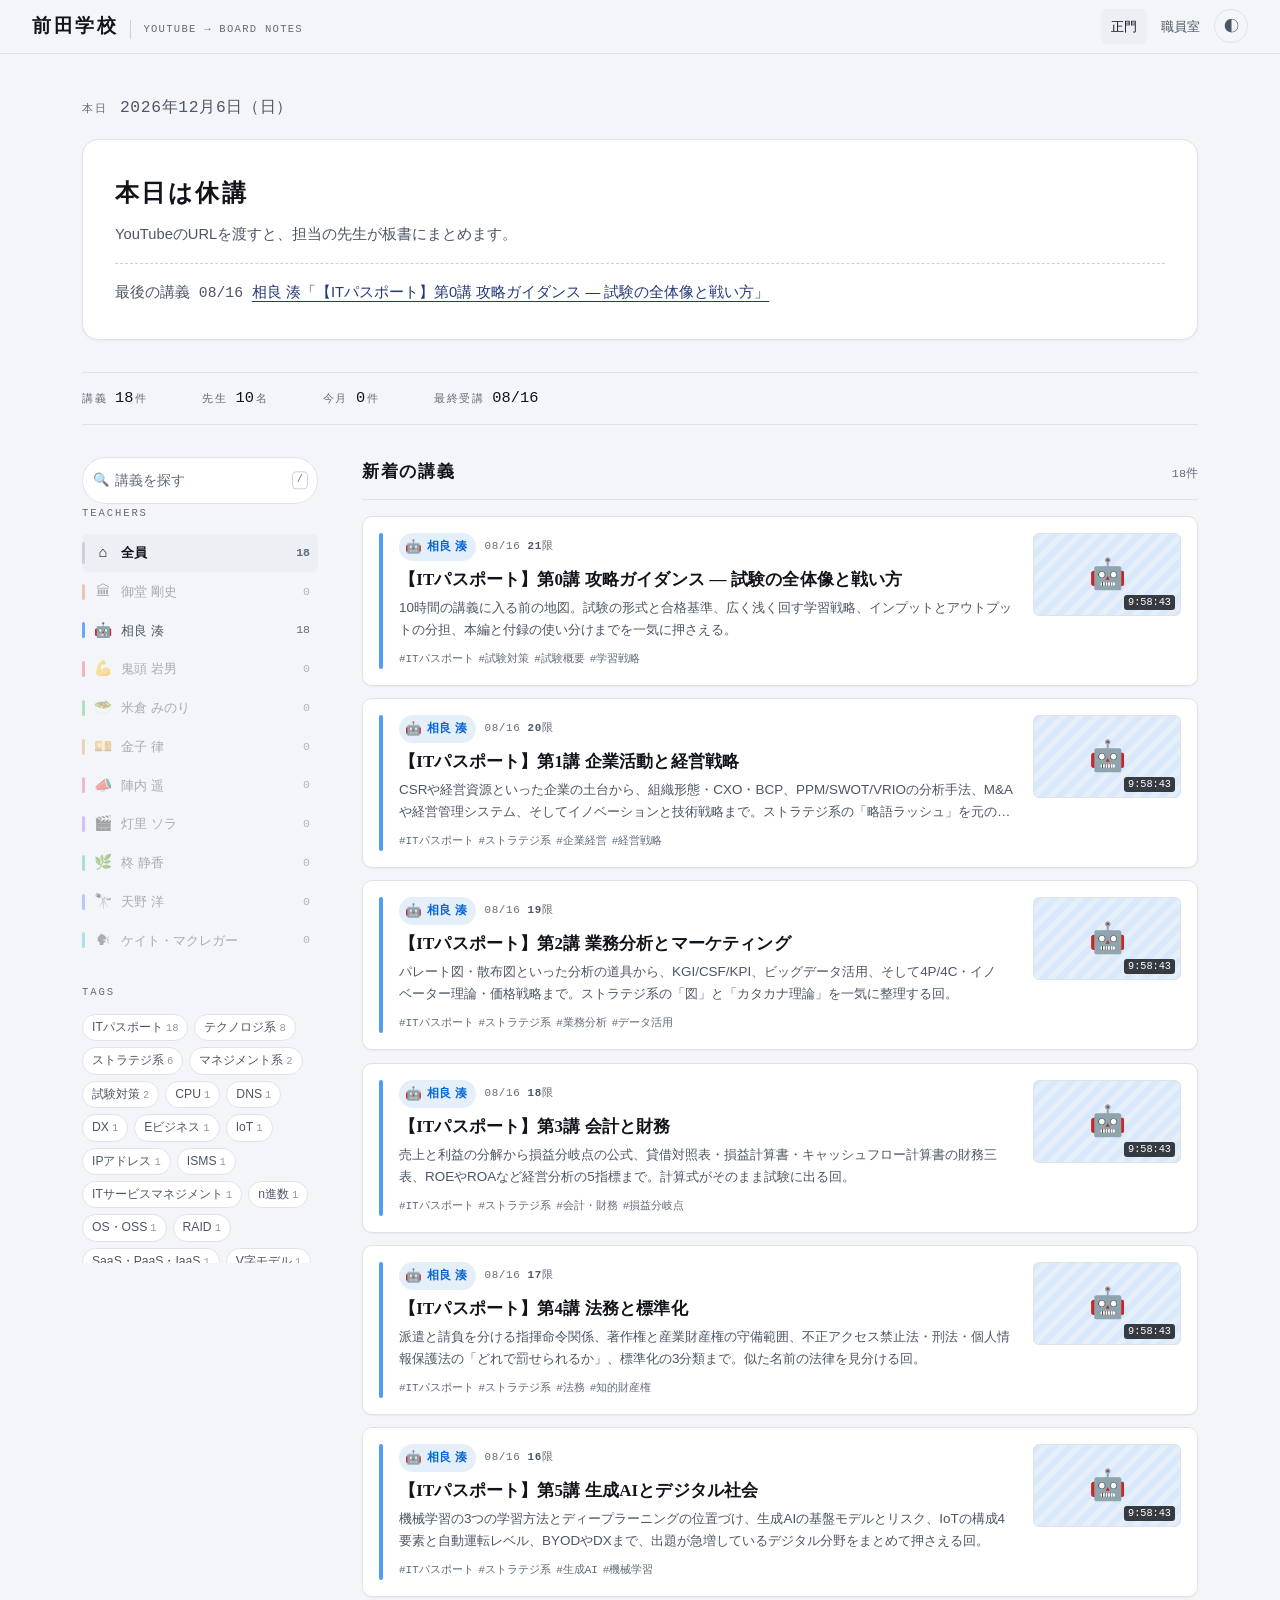
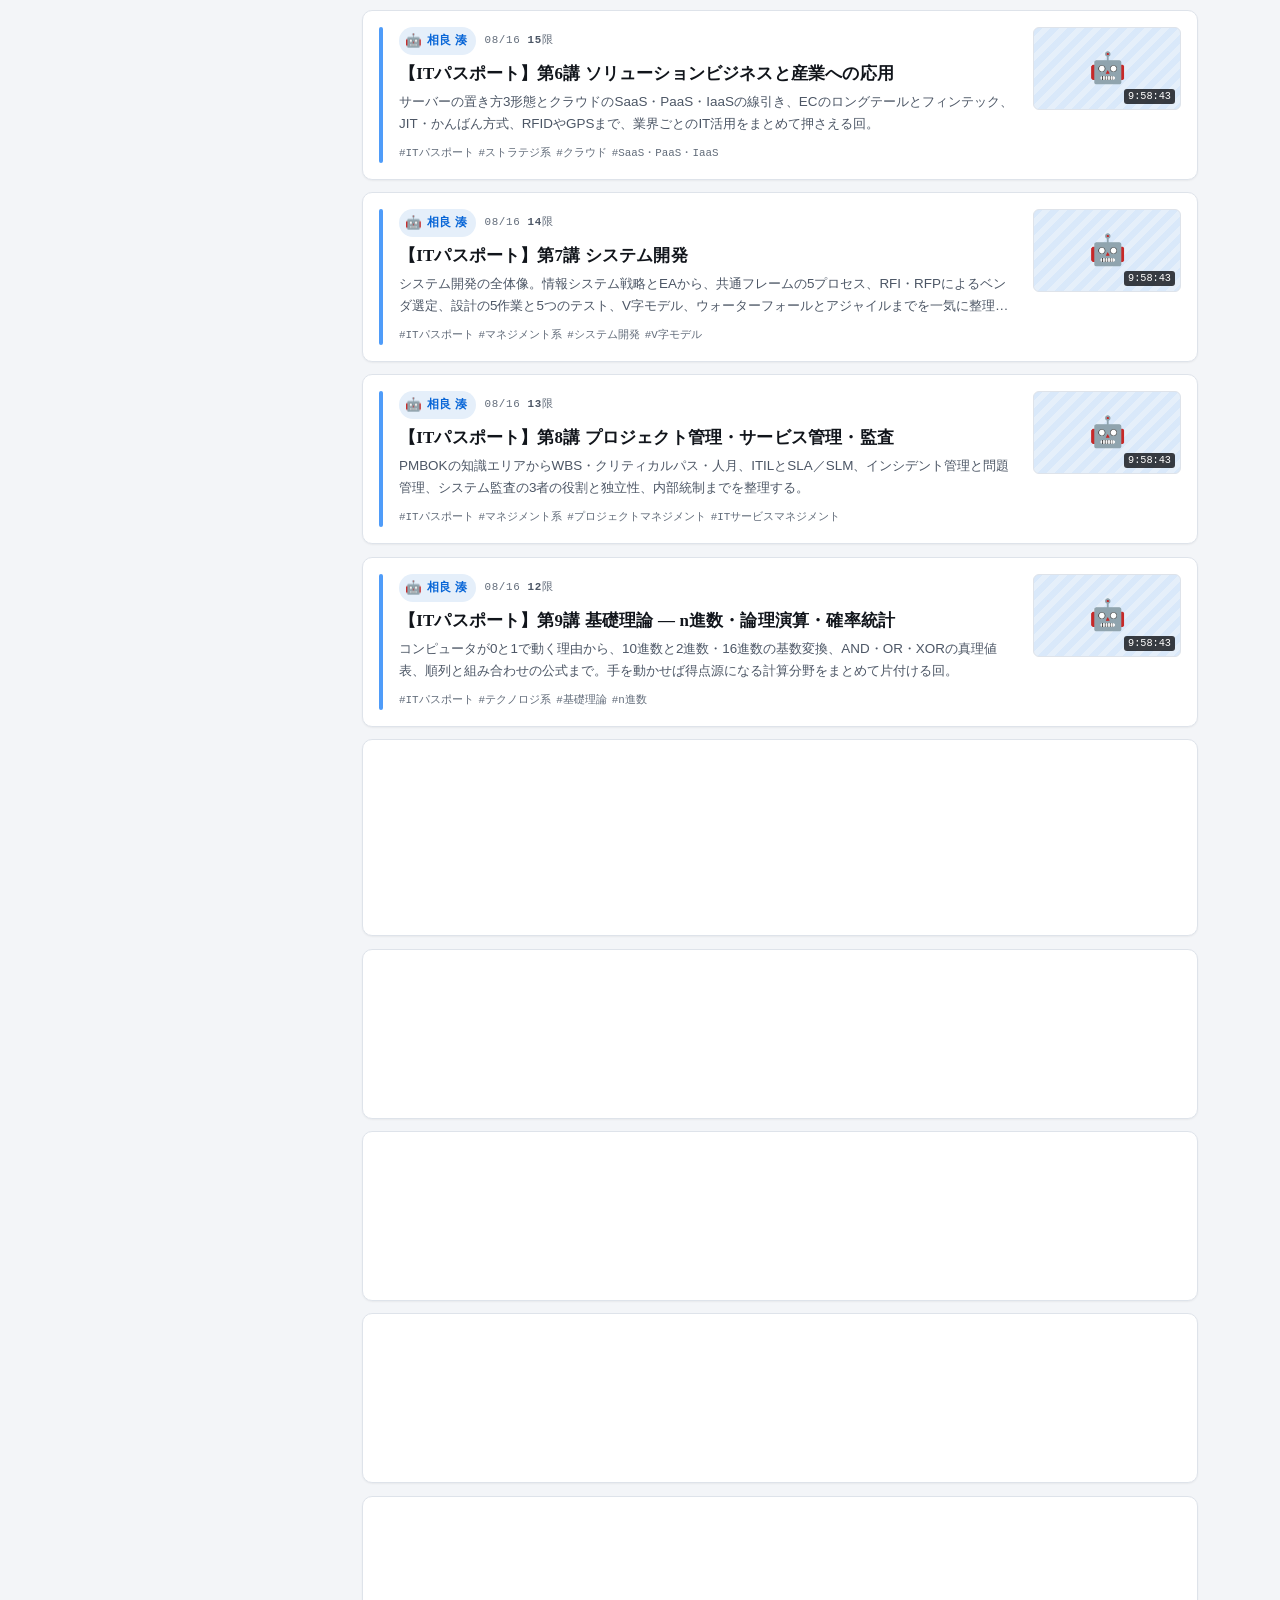
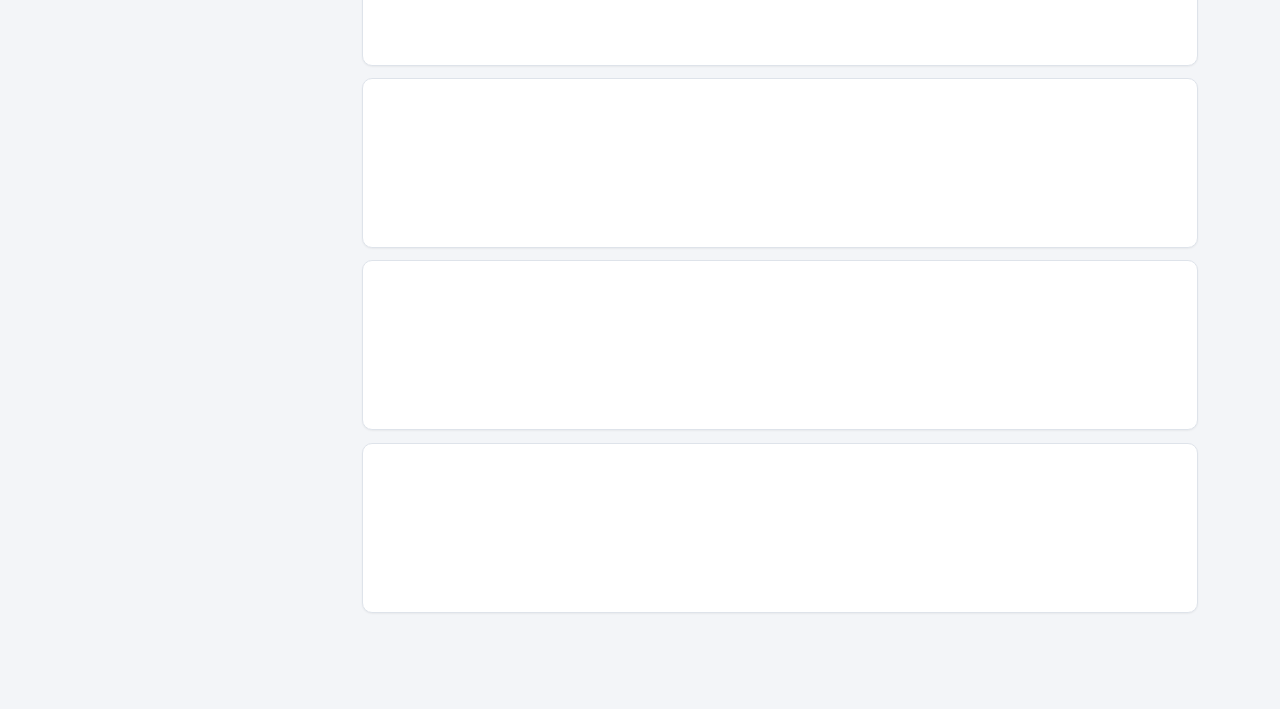
==== 学校/index.html @ d6714717 "前田学校サイトを公開ミラーとして初期化" ====
<!DOCTYPE html>
<html lang="ja">
<head>
<meta charset="UTF-8">
<meta name="viewport" content="width=device-width, initial-scale=1">
<meta name="color-scheme" content="light dark">
<title>前田学校</title>
<link rel="icon" href="data:image/svg+xml,%3Csvg xmlns='http://www.w3.org/2000/svg' viewBox='0 0 100 100'%3E%3Ctext y='.92em' font-size='90'%3E🏫%3C/text%3E%3C/svg%3E">
<link rel="apple-touch-icon" href="assets/icon-180.png">
<link rel="manifest" href="manifest.webmanifest">
<meta name="theme-color" content="#2f4b9e">
<meta name="mobile-web-app-capable" content="yes">
<meta name="apple-mobile-web-app-capable" content="yes">
<meta name="apple-mobile-web-app-status-bar-style" content="black-translucent">
<meta name="apple-mobile-web-app-title" content="前田学校">
<link rel="stylesheet" href="assets/school.css">
<script>
/* テーマのちらつき防止。描画前に保存済みの設定を当てる */
(function () {
  try {
    var t = localStorage.getItem('maeda-school-theme');
    if (t === 'light' || t === 'dark') {
      document.documentElement.setAttribute('data-theme', t);
      document.documentElement.style.colorScheme = t;
    }
  } catch (e) {}
})();
</script>
</head>
<body>
<a class="skip" href="#main">本文へ移動</a>

<header class="topbar">
  <a class="brand" href="index.html">
    <span class="brand__name">前田学校</span>
    <span class="brand__sub mono">YOUTUBE → BOARD NOTES</span>
  </a>
  <nav class="topnav">
    <a href="index.html" aria-current="page">正門</a>
    <a href="職員室.html">職員室</a>
    <button type="button" class="themebtn" id="themebtn">◐</button>
  </nav>
</header>

<main class="page" id="main">

  <!-- 本日の講義 -->
  <section class="today" id="today"></section>

  <!-- 台帳（学校の状況） -->
  <dl class="ledger" id="ledger"></dl>

  <div class="split" id="split">
    <!-- 絞り込み -->
    <aside class="rail">
      <div class="rail__block">
        <div class="search">
          <span class="search__icon">🔍</span>
          <input type="search" id="q" placeholder="講義を探す" aria-label="講義をフリーワードで検索" autocomplete="off">
          <span class="search__key">/</span>
        </div>
      </div>

      <details id="filters">
        <summary>絞り込み<span class="badge-n" id="filtern" hidden>0</span></summary>

        <div class="rail__block">
          <p class="rail__title">TEACHERS<button type="button" class="clear" id="clearteacher" hidden>解除</button></p>
          <div class="roster" id="roster"></div>
        </div>

        <div class="rail__block">
          <p class="rail__title">TAGS<button type="button" class="clear" id="cleartag" hidden>解除</button></p>
          <div class="tagcloud" id="tagcloud"></div>
        </div>
      </details>
    </aside>

    <!-- 講義一覧 -->
    <section class="feed">
      <div class="sec-head">
        <h2>新着の講義</h2>
        <span class="count" id="count"></span>
      </div>
      <div id="activefilter"></div>
      <div class="feed__list" id="list"></div>
      <div class="more" id="more"></div>
    </section>
  </div>

  <!-- 講義が1件も無いとき -->
  <div id="blank" hidden></div>

</main>

<script src="../データ/teachers.js"></script>
<script src="../データ/lectures.js"></script>
<script src="assets/school.js"></script>
<script>
/* ===========================================================
   正門（トップ）
   =========================================================== */
(function () {
  'use strict';
  var S = window.School, el = S.el, doc = document;
  function $(id) { return doc.getElementById(id); }

  S.mountTheme($('themebtn'));

  var PAGE = 24;
  var all = S.views;
  var state = { q: S.qs('q'), teacher: S.qs('teacher'), tag: S.qs('tag') };
  var results = [], shown = PAGE, drawn = 0, firstPaint = true;

  /* ---------- 講義が0件のとき ---------- */
  if (!all.length) {
    $('split').hidden = true;
    $('ledger').hidden = true;
    var b = $('blank');
    b.hidden = false;
    b.className = 'blank';
    b.appendChild(el('div', 'blank__mark', '🏫'));
    b.appendChild(el('h2', null, 'まだ講義がありません'));
    b.appendChild(el('p', null, 'YouTubeのURLを渡すと、担当の先生が板書にまとめてここに並べます。'));
    b.appendChild(el('code', null, 'ツール/受講.sh <YouTubeのURL>'));
    var go = doc.createElement('a');
    go.className = 'btn'; go.href = '職員室.html';
    go.textContent = '職員室で先生を見る →';
    b.appendChild(go);
    renderToday([]);
    return;
  }

  /* ---------- 本日の講義 ---------- */
  function marquee(v) {
    var a = doc.createElement('a');
    a.className = 'marquee is-enter';
    a.href = '教室.html?id=' + encodeURIComponent(v.lec.id);
    S.applyTint(a, v.teacher.color);
    a.appendChild(el('span', 'marquee__spine'));

    var inner = el('span', 'marquee__inner');
    var main = el('span', 'marquee__main');

    var by = el('span', 'marquee__by');
    by.appendChild(S.teacherChip(v.teacher));
    by.appendChild(S.periodTag(v));
    if (v.lec.demo) by.appendChild(el('span', 'badge-demo', 'サンプル'));
    main.appendChild(by);

    main.appendChild(el('span', 'marquee__title', v.lec.title || '（無題の講義）'));
    if (v.lec.summary) main.appendChild(el('span', 'marquee__summary', v.lec.summary));
    main.appendChild(el('span', 'marquee__go', '教室へ入る →'));

    inner.appendChild(main);
    // 元動画が無い講義でここに大きなプレースホルダを敷いても情報がない。
    // サムネが実在するときだけ出す（一覧カードは行の拍を揃えたいので常に出す）。
    if (v.video && v.video.id) inner.appendChild(S.thumbBox(v, 'marquee__thumb'));
    a.appendChild(inner);
    return a;
  }

  function renderToday(todays) {
    var box = $('today');
    box.textContent = '';

    var head = el('div', 'today__date');
    head.appendChild(el('span', 'label mono', todays.length ? '本日の講義' : '本日'));
    head.appendChild(el('span', 'd mono', S.fmtLong(S.todayISO())));
    box.appendChild(head);

    if (todays.length) {
      box.appendChild(marquee(todays[0]));
      if (todays.length > 1) {
        var also = el('p', 'today__also');
        also.appendChild(doc.createTextNode('本日はほかに ' + (todays.length - 1) + '件 '));
        for (var i = 1; i < todays.length; i++) {
          if (i > 1) also.appendChild(el('span', 'sep', '/'));
          var a = doc.createElement('a');
          a.href = '教室.html?id=' + encodeURIComponent(todays[i].lec.id);
          a.textContent = todays[i].period + '限「' + (todays[i].lec.title || '無題') + '」';
          also.appendChild(a);
        }
        box.appendChild(also);
      }
      return;
    }

    // 休講
    var c = el('div', 'closed');
    c.appendChild(el('h2', null, '本日は休講'));
    c.appendChild(el('p', null, 'YouTubeのURLを渡すと、担当の先生が板書にまとめます。'));
    if (all.length) {
      var last = el('p', 'last');
      last.appendChild(el('span', 'mono', '最後の講義  ' + S.fmtMD(all[0].lec.date) + '  '));
      var la = doc.createElement('a');
      la.href = '教室.html?id=' + encodeURIComponent(all[0].lec.id);
      la.textContent = all[0].teacher.name + '「' + (all[0].lec.title || '無題') + '」';
      last.appendChild(la);
      c.appendChild(last);
    }
    box.appendChild(c);
  }

  /* ---------- 台帳 ---------- */
  function renderLedger() {
    var s = S.stats(), dl = $('ledger');
    dl.textContent = '';
    function row(label, value, unit) {
      var d = doc.createElement('div');
      d.appendChild(el('dt', null, label));
      var dd = el('dd', null, value);
      if (unit) dd.appendChild(el('small', null, unit));
      d.appendChild(dd);
      dl.appendChild(d);
    }
    row('講義', String(s.lectures), '件');
    row('先生', String(s.teachers), '名');
    row('今月', String(s.thisMonth), '件');
    row('最終受講', s.last ? S.fmtMD(s.last) : '—', '');
  }

  /* ---------- 絞り込み（先生・タグ） ---------- */
  var counts = S.countByTeacher();

  function rosterButton(t, n, active, onClick) {
    var b = doc.createElement('button');
    b.type = 'button';
    b.className = 'roster__item' + (n === 0 ? ' is-zero' : '') + (t ? '' : ' roster__all');
    b.setAttribute('aria-pressed', active ? 'true' : 'false');
    if (t) S.applyTint(b, t.color);
    b.appendChild(el('span', 'roster__bar'));
    b.appendChild(el('span', 'roster__emoji', t ? (t.emoji || '📄') : '⌂'));
    b.appendChild(el('span', 'roster__name', t ? t.name : '全員'));
    b.appendChild(el('span', 'roster__n', String(n)));
    b.addEventListener('click', onClick);
    return b;
  }

  function renderRoster() {
    var box = $('roster');
    box.textContent = '';
    box.appendChild(rosterButton(null, all.length, !state.teacher, function () {
      state.teacher = ''; update();
    }));
    for (var i = 0; i < S.teachers.length; i++) {
      (function (t) {
        var active = state.teacher === t.id;
        box.appendChild(rosterButton(t, counts[t.id] || 0, active, function () {
          state.teacher = active ? '' : t.id; update();
        }));
      })(S.teachers[i]);
    }
    $('clearteacher').hidden = !state.teacher;
  }

  function renderTags() {
    var box = $('tagcloud'), list = S.tagRanking(24);
    box.textContent = '';
    for (var i = 0; i < list.length; i++) {
      (function (item) {
        var active = state.tag === item.tag;
        var b = doc.createElement('button');
        b.type = 'button';
        b.className = 'tagbtn';
        b.setAttribute('aria-pressed', active ? 'true' : 'false');
        b.appendChild(doc.createTextNode(item.tag));
        b.appendChild(el('span', 'n', String(item.n)));
        b.addEventListener('click', function () { state.tag = active ? '' : item.tag; update(); });
        box.appendChild(b);
      })(list[i]);
    }
    $('cleartag').hidden = !state.tag;
  }

  /* ---------- 絞り込み中の帯 ---------- */
  function renderActive() {
    var box = $('activefilter');
    box.textContent = '';
    if (!state.teacher && !state.tag) return;

    var bar = el('div', 'activefilter');
    if (state.teacher) {
      var t = S.teacherById(state.teacher);
      S.applyTint(bar, t.color);
      bar.appendChild(S.teacherChip(t));
      bar.appendChild(el('span', null, 'の講義'));
    }
    if (state.tag) {
      bar.appendChild(el('span', 'mono', '#' + state.tag));
    }
    var x = doc.createElement('button');
    x.type = 'button'; x.className = 'x'; x.textContent = '絞り込みを解除';
    x.addEventListener('click', function () { state.teacher = ''; state.tag = ''; update(); });
    bar.appendChild(x);
    box.appendChild(bar);
  }

  /* ---------- 一覧 ---------- */
  function renderList(reset) {
    var list = $('list');
    if (reset) { list.textContent = ''; drawn = 0; }

    if (!results.length) {
      list.className = 'feed__list';
      var b = el('div', 'blank');
      b.appendChild(el('div', 'blank__mark', '🔍'));
      b.appendChild(el('h2', null, '条件に合う講義がありません'));
      b.appendChild(el('p', null, '言葉を短くするか、絞り込みを外してみてください。'));
      var btn = doc.createElement('button');
      btn.type = 'button'; btn.className = 'btn';
      btn.textContent = '条件をすべて解除';
      btn.addEventListener('click', function () {
        state.q = ''; state.teacher = ''; state.tag = '';
        $('q').value = ''; update();
      });
      b.appendChild(btn);
      list.appendChild(b);
      $('more').textContent = '';
      return;
    }

    list.className = 'feed__list' + (firstPaint ? ' is-enter' : '');
    var frag = doc.createDocumentFragment();
    var end = Math.min(shown, results.length);
    for (var i = drawn; i < end; i++) {
      var card = S.lectureCard(results[i]);
      if (firstPaint) card.style.setProperty('--i', String(Math.min(i, 12)));
      frag.appendChild(card);
    }
    list.appendChild(frag);
    drawn = end;

    // もっと見る
    var more = $('more');
    more.textContent = '';
    if (results.length > drawn) {
      var mb = doc.createElement('button');
      mb.type = 'button'; mb.className = 'btn';
      mb.textContent = 'もっと見る（残り ' + (results.length - drawn) + '件）';
      mb.addEventListener('click', function () { shown += PAGE; firstPaint = false; renderList(false); });
      more.appendChild(mb);
    }
  }

  /* ---------- まとめて更新 ---------- */
  function update() {
    results = S.search(all, state);
    shown = PAGE;
    renderRoster();
    renderTags();
    renderActive();
    renderList(true);

    var n = (state.teacher ? 1 : 0) + (state.tag ? 1 : 0);
    var badge = $('filtern');
    badge.hidden = n === 0;
    badge.textContent = String(n);

    $('count').textContent = (results.length === all.length)
      ? all.length + '件'
      : '該当 ' + results.length + '件 / 全' + all.length + '件';

    S.syncUrl(state);
    firstPaint = false;
  }

  /* ---------- 検索 ---------- */
  var input = $('q');
  input.value = state.q;
  var timer = null;
  input.addEventListener('input', function () {
    clearTimeout(timer);
    timer = setTimeout(function () { state.q = input.value; update(); }, 120);
  });
  input.addEventListener('keydown', function (e) {
    if (e.key === 'Escape' && input.value) {
      input.value = ''; state.q = ''; update();
    }
  });
  doc.addEventListener('keydown', function (e) {
    if (e.key === '/' && doc.activeElement !== input) {
      e.preventDefault(); input.focus(); input.select();
    }
  });

  $('clearteacher').addEventListener('click', function () { state.teacher = ''; update(); });
  $('cleartag').addEventListener('click', function () { state.tag = ''; update(); });

  /* ---------- 絞り込みパネルは広い画面では開いておく ---------- */
  var details = $('filters');
  var mq = window.matchMedia('(min-width: 1000px)');
  function syncDetails(e) { details.open = e.matches; }
  syncDetails(mq);
  if (mq.addEventListener) mq.addEventListener('change', syncDetails);
  else if (mq.addListener) mq.addListener(syncDetails);

  /* ---------- スクロールで追い読み ---------- */
  if (window.IntersectionObserver) {
    new IntersectionObserver(function (entries) {
      if (entries[0].isIntersecting && results.length > drawn) {
        shown += PAGE; firstPaint = false; renderList(false);
      }
    }, { rootMargin: '600px 0px' }).observe($('more'));
  }

  /* ---------- 起動 ---------- */
  var today = S.todayISO();
  var todays = [];
  for (var i = 0; i < all.length; i++) if (all[i].lec.date === today) todays.push(all[i]);
  todays.sort(function (a, b) { return Number(a.period) - Number(b.period); });
  todays.reverse(); // 直近の限を先頭に

  renderToday(todays);
  renderLedger();
  update();
})();
</script>
</body>
</html>
---- 学校/assets/school.css ----
/* ===========================================================
   前田学校 — 共通スタイル
   -----------------------------------------------------------
   設計方針
   ・外部フォント／CDNは一切使わない（file:// でオフラインでも崩れない）
   ・地の色は徹底して無彩色に寄せる。色は「先生のもの」だけに許す。
     10人分の色が並んでも濁らないのは、背景と文字が色を持たないから。
   ・和文の表示面は明朝（Hiragino Mincho ProN / Yu Mincho）。
     見出しだけに使い、本文・UIはシステムサンセリフに任せる。
   ・日付・秒数・件数などの「記録」はすべて等幅。散文と数値を書体で分ける。
   =========================================================== */

/* ---------- 1. リセット ---------- */
*, *::before, *::after { box-sizing: border-box; }
html { -webkit-text-size-adjust: 100%; }
body, h1, h2, h3, h4, p, ul, ol, dl, dd, figure { margin: 0; }
ul, ol { padding: 0; list-style: none; }
img { display: block; max-width: 100%; }
button, input, select { font: inherit; color: inherit; }
button { cursor: pointer; background: none; border: 0; }
a { color: inherit; }

/* ---------- 2. トークン（ライト） ---------- */
:root {
  color-scheme: light dark;

  --paper:      #f3f5f8;
  --surface:    #ffffff;
  --surface-2:  #eceff4;
  --ink:        #11151b;
  --ink-2:      #4c5665;
  --ink-3:      #626c7a;   /* 小さいメタ文字にも使うので paper に対して 4.5:1 を確保 */
  --line:       #dee3ea;
  --line-2:     #c9d1da;
  --accent:     #2f4b9e;
  --accent-ink: #24397a;
  --accent-soft:#e7ecfa;
  --shadow-1:   0 1px 2px rgba(17,21,27,.05);
  --shadow-2:   0 1px 2px rgba(17,21,27,.05), 0 14px 30px -20px rgba(17,21,27,.35);

  --sans:   -apple-system, BlinkMacSystemFont, "Hiragino Sans", "Hiragino Kaku Gothic ProN",
            "Noto Sans JP", "Yu Gothic", Meiryo, sans-serif;
  --mincho: "Hiragino Mincho ProN", "Yu Mincho", YuMincho, "Noto Serif JP", "Songti SC", serif;
  --mono:   ui-monospace, SFMono-Regular, "SF Mono", Menlo, Consolas, "Courier New", monospace;

  --s1: 4px;  --s2: 8px;  --s3: 12px; --s4: 16px;
  --s5: 24px; --s6: 32px; --s7: 48px; --s8: 72px;

  --r-sm: 6px; --r-md: 10px; --r-lg: 16px;
  --topbar: 54px;
}

/* ---------- 3. トークン（ダーク） ---------- */
@media (prefers-color-scheme: dark) {
  :root:not([data-theme="light"]) {
    --paper:      #0c0f14;
    --surface:    #141920;
    --surface-2:  #1b212a;
    --ink:        #e8edf4;
    --ink-2:      #a2acbb;
    --ink-3:      #737e8c;
    --line:       #242b35;
    --line-2:     #333c48;
    --accent:     #8ea9f3;
    --accent-ink: #b3c5f8;
    --accent-soft:#1a2237;
    --shadow-1:   0 1px 2px rgba(0,0,0,.5);
    --shadow-2:   0 1px 2px rgba(0,0,0,.5), 0 16px 34px -22px rgba(0,0,0,.9);
  }
}
:root[data-theme="dark"] {
  --paper:      #0c0f14;
  --surface:    #141920;
  --surface-2:  #1b212a;
  --ink:        #e8edf4;
  --ink-2:      #a2acbb;
  --ink-3:      #737e8c;
  --line:       #242b35;
  --line-2:     #333c48;
  --accent:     #8ea9f3;
  --accent-ink: #b3c5f8;
  --accent-soft:#1a2237;
  --shadow-1:   0 1px 2px rgba(0,0,0,.5);
  --shadow-2:   0 1px 2px rgba(0,0,0,.5), 0 16px 34px -22px rgba(0,0,0,.9);
}

/* ---------- 4. 先生カラーの割り当て ----------
   JSが要素に --tc/--tt/--ttd/--ts/--tsd/--tm/--tmd/--tf/--tfon を差す。
   ここで明暗を切り替えて --t-text / --t-soft / --t-mid に集約する。 */
.tint { --t-text: var(--tt); --t-soft: var(--ts); --t-mid: var(--tm); }
@media (prefers-color-scheme: dark) {
  :root:not([data-theme="light"]) .tint {
    --t-text: var(--ttd); --t-soft: var(--tsd); --t-mid: var(--tmd);
  }
}
:root[data-theme="dark"] .tint {
  --t-text: var(--ttd); --t-soft: var(--tsd); --t-mid: var(--tmd);
}

/* ---------- 5. ベース ---------- */
body {
  font-family: var(--sans);
  background: var(--paper);
  color: var(--ink);
  font-size: 16px;
  line-height: 1.75;
  -webkit-font-smoothing: antialiased;
  overflow-wrap: break-word;
  word-break: normal;
  line-break: strict;
}

.mono { font-family: var(--mono); font-variant-numeric: tabular-nums; }
.mincho { font-family: var(--mincho); }

:where(a, button, input, select, summary):focus-visible {
  outline: 2px solid var(--accent);
  outline-offset: 2px;
  border-radius: var(--r-sm);
}

.skip {
  position: absolute; left: -9999px; top: 0; z-index: 50;
  background: var(--surface); padding: var(--s3) var(--s4); border-radius: var(--r-sm);
}
.skip:focus { left: var(--s3); top: var(--s3); }

/* ---------- 6. トップバー ---------- */
.topbar {
  position: sticky; top: 0; z-index: 30;
  height: var(--topbar);
  display: flex; align-items: center; gap: var(--s4);
  padding: 0 clamp(14px, 4vw, 32px);
  background: color-mix(in srgb, var(--paper) 88%, transparent);
  border-bottom: 1px solid var(--line);
}
@supports (backdrop-filter: blur(8px)) or (-webkit-backdrop-filter: blur(8px)) {
  .topbar { -webkit-backdrop-filter: saturate(180%) blur(12px); backdrop-filter: saturate(180%) blur(12px); }
}
@supports not (background: color-mix(in srgb, red 50%, blue)) {
  .topbar { background: var(--paper); }
}

.brand { display: flex; align-items: baseline; gap: var(--s3); text-decoration: none; min-width: 0; }
.brand__name {
  font-family: var(--mincho);
  font-size: 1.16rem; font-weight: 600; letter-spacing: .14em;
  white-space: nowrap;
}
.brand__sub {
  font-family: var(--mono);
  font-size: .66rem; letter-spacing: .12em; color: var(--ink-3);
  padding-left: var(--s3); border-left: 1px solid var(--line-2);
  white-space: nowrap;
}

.topnav { margin-left: auto; display: flex; align-items: center; gap: var(--s1); }
.topnav a {
  text-decoration: none; font-size: .84rem; color: var(--ink-2);
  padding: 6px 10px; border-radius: var(--r-sm);
}
.topnav a:hover { color: var(--ink); background: var(--surface-2); }
.topnav a[aria-current="page"] { color: var(--ink); background: var(--surface-2); }

.themebtn {
  width: 34px; height: 34px; border-radius: 50%;
  display: grid; place-items: center;
  font-size: .95rem; color: var(--ink-2);
  border: 1px solid var(--line);
}
.themebtn:hover { color: var(--ink); border-color: var(--line-2); background: var(--surface); }

/* ---------- 7. ページ枠 ---------- */
.page {
  max-width: 1180px;
  margin: 0 auto;
  padding: clamp(20px, 4vw, 40px) clamp(14px, 4vw, 32px) var(--s8);
}

.eyebrow {
  font-family: var(--mono);
  font-size: .68rem; letter-spacing: .18em; text-transform: uppercase;
  color: var(--ink-3);
}

.sec-head {
  display: flex; align-items: baseline; gap: var(--s3);
  margin-bottom: var(--s4); padding-bottom: var(--s3);
  border-bottom: 1px solid var(--line);
}
.sec-head h2 {
  font-family: var(--mincho); font-size: 1.06rem; font-weight: 600; letter-spacing: .1em;
}
.sec-head .count { margin-left: auto; font-family: var(--mono); font-size: .74rem; color: var(--ink-3); }

/* ---------- 8. 日付と本日の講義 ---------- */
.today__date {
  display: flex; align-items: baseline; gap: var(--s3); flex-wrap: wrap;
  margin-bottom: var(--s4);
}
.today__date .d {
  font-family: var(--mono); font-size: 1.02rem; letter-spacing: .04em; color: var(--ink-2);
}
.today__date .label {
  font-family: var(--mono); font-size: .68rem; letter-spacing: .18em; color: var(--ink-3);
}

/* 本日の講義パネル */
.marquee {
  position: relative;
  display: flex; align-items: stretch;
  gap: clamp(16px, 3vw, 26px);
  background: var(--surface);
  border: 1px solid var(--line);
  border-radius: var(--r-lg);
  padding: clamp(18px, 3vw, 26px);
  box-shadow: var(--shadow-2);
  text-decoration: none;
}
.marquee:hover { border-color: var(--line-2); }
.marquee__spine {
  flex: 0 0 6px;
  border-radius: 3px;
  background: var(--tc, var(--ink-3));
  transform-origin: top;
}
.marquee__inner {
  flex: 1 1 auto; min-width: 0;
  display: flex; align-items: flex-start;
  gap: clamp(16px, 3vw, 26px);
}
.marquee__main { flex: 1 1 auto; min-width: 0; }
.marquee__by {
  display: flex; align-items: center; gap: var(--s2); flex-wrap: wrap;
  margin-bottom: var(--s3);
}
.marquee__title {
  display: block;
  font-family: var(--mincho);
  font-size: clamp(1.32rem, 3.4vw, 1.92rem);
  font-weight: 600; line-height: 1.5; letter-spacing: .02em;
  margin-bottom: var(--s3);
}
.marquee:hover .marquee__title { text-decoration: underline; text-underline-offset: 5px; text-decoration-thickness: 1px; }
.marquee__summary { display: block; color: var(--ink-2); font-size: .95rem; margin-bottom: var(--s4); }
.marquee__go {
  display: inline-block;
  font-family: var(--mono); font-size: .78rem; letter-spacing: .08em;
  color: var(--t-text, var(--accent));
}
.marquee__thumb { flex: 0 0 clamp(140px, 22vw, 228px); }

/* 本日ぶんが複数あるとき */
.today__also {
  margin-top: var(--s3); padding-left: 12px;
  font-size: .82rem; color: var(--ink-3);
}
.today__also a { color: var(--ink-2); text-decoration: none; }
.today__also a:hover { text-decoration: underline; text-underline-offset: 3px; }
.today__also .sep { margin: 0 7px; color: var(--line-2); }

/* 休講 */
.closed {
  background: var(--surface); border: 1px solid var(--line);
  border-radius: var(--r-lg); padding: clamp(20px, 4vw, 32px);
  box-shadow: var(--shadow-1);
}
.closed h2 {
  font-family: var(--mincho); font-size: clamp(1.2rem, 3vw, 1.5rem);
  font-weight: 600; letter-spacing: .1em; margin-bottom: var(--s2);
}
.closed p { color: var(--ink-2); font-size: .92rem; }
.closed .last { margin-top: var(--s4); padding-top: var(--s4); border-top: 1px dashed var(--line-2); }
.closed .last a { color: var(--accent-ink); text-underline-offset: 4px; }

/* ---------- 9. 台帳（数字の帯） ---------- */
.ledger {
  display: flex; flex-wrap: wrap; gap: 0 clamp(20px, 5vw, 56px);
  margin: var(--s6) 0;
  padding: var(--s3) 0;
  border-top: 1px solid var(--line); border-bottom: 1px solid var(--line);
}
.ledger div { display: flex; align-items: baseline; gap: var(--s2); }
.ledger dt { font-family: var(--mono); font-size: .68rem; letter-spacing: .14em; color: var(--ink-3); }
.ledger dd { font-family: var(--mono); font-size: .96rem; color: var(--ink); margin: 0; }
.ledger dd small { font-size: .68rem; color: var(--ink-3); margin-left: 2px; }

/* ---------- 10. 2カラム（絞り込み｜一覧） ---------- */
.split { display: grid; gap: clamp(20px, 4vw, 36px); }
@media (min-width: 1000px) {
  .split { grid-template-columns: 244px minmax(0, 1fr); align-items: start; }
  .rail {
    position: sticky; top: calc(var(--topbar) + 20px);
    max-height: calc(100vh - var(--topbar) - 40px);
    overflow-y: auto; overscroll-behavior: contain;
    padding-right: var(--s2);
  }
}

.rail__block + .rail__block { margin-top: var(--s5); }
.rail__title {
  font-family: var(--mono); font-size: .66rem; letter-spacing: .18em;
  color: var(--ink-3); margin-bottom: var(--s3);
  display: flex; align-items: center; gap: var(--s2);
}
.rail__title .clear {
  margin-left: auto; font-family: var(--mono); font-size: .64rem;
  color: var(--accent-ink); letter-spacing: .04em;
}

.search { position: relative; }
.search input {
  width: 100%; padding: 10px 34px 10px 32px;
  background: var(--surface); border: 1px solid var(--line);
  border-radius: 999px; font-size: .88rem; color: var(--ink);
}
.search input::placeholder { color: var(--ink-3); }
.search input:focus { outline: none; border-color: var(--accent); box-shadow: 0 0 0 3px var(--accent-soft); }
.search__icon { position: absolute; left: 11px; top: 50%; transform: translateY(-50%); color: var(--ink-3); font-size: .82rem; pointer-events: none; }
.search__key {
  position: absolute; right: 10px; top: 50%; transform: translateY(-50%);
  font-family: var(--mono); font-size: .64rem; color: var(--ink-3);
  border: 1px solid var(--line-2); border-radius: 4px; padding: 0 4px; line-height: 1.5;
}
.search input:focus ~ .search__key,
.search input:not(:placeholder-shown) ~ .search__key { opacity: 0; }
@media (max-width: 999px) { .search__key { display: none; } }

/* 先生リスト（絞り込み兼務） */
.roster { display: grid; gap: 1px; }
.roster__item {
  display: grid; grid-template-columns: 3px 20px minmax(0,1fr) auto;
  align-items: center; gap: var(--s2);
  width: 100%; text-align: left;
  padding: 6px var(--s2) 6px 0;
  border-radius: var(--r-sm);
  font-size: .84rem; color: var(--ink-2);
}
.roster__item:hover { background: var(--surface-2); color: var(--ink); }
.roster__bar { height: 16px; border-radius: 2px; background: var(--tc, var(--line-2)); opacity: .85; }
.roster__item[aria-pressed="true"] { background: var(--t-soft, var(--surface-2)); color: var(--ink); font-weight: 600; }
.roster__item[aria-pressed="true"] .roster__bar { height: 22px; opacity: 1; }
.roster__emoji { font-size: .92rem; text-align: center; }
.roster__name { overflow: hidden; text-overflow: ellipsis; white-space: nowrap; }
.roster__n { font-family: var(--mono); font-size: .72rem; color: var(--ink-3); }
.roster__item.is-zero { opacity: .45; }
.roster__all { grid-template-columns: 3px 20px minmax(0,1fr) auto; }
.roster__all .roster__bar { background: var(--line-2); }

/* タグ */
.tagcloud { display: flex; flex-wrap: wrap; gap: 6px; }
.tagbtn {
  font-size: .76rem; line-height: 1.6;
  padding: 3px 9px; border-radius: 999px;
  border: 1px solid var(--line); color: var(--ink-2); background: var(--surface);
}
.tagbtn:hover { border-color: var(--line-2); color: var(--ink); }
.tagbtn[aria-pressed="true"] { background: var(--accent); border-color: var(--accent); color: #fff; }
:root[data-theme="dark"] .tagbtn[aria-pressed="true"] { color: #0c0f14; }
@media (prefers-color-scheme: dark) {
  :root:not([data-theme="light"]) .tagbtn[aria-pressed="true"] { color: #0c0f14; }
}
.tagbtn .n { font-family: var(--mono); font-size: .66rem; opacity: .6; margin-left: 3px; }

/* モバイル用の折りたたみ */
.rail details > summary {
  list-style: none; cursor: pointer;
  font-family: var(--mono); font-size: .7rem; letter-spacing: .12em; color: var(--ink-2);
  padding: 9px var(--s3); border: 1px solid var(--line); border-radius: var(--r-sm);
  background: var(--surface);
  display: flex; align-items: center; gap: var(--s2);
}
.rail details > summary::-webkit-details-marker { display: none; }
.rail details > summary::after { content: "▾"; margin-left: auto; }
.rail details[open] > summary::after { content: "▴"; }
.rail details[open] > summary { margin-bottom: var(--s4); }
.rail details > summary .badge-n {
  font-family: var(--mono); font-size: .64rem;
  background: var(--accent); color: #fff; border-radius: 999px; padding: 0 6px;
}
@media (min-width: 1000px) {
  .rail details > summary { display: none; }
  .rail details { border: 0; }
}

/* ---------- 11. 講義カード（一覧） ---------- */
.feed__list { display: grid; gap: var(--s3); }

.lec {
  position: relative;
  display: flex; align-items: stretch;
  gap: var(--s4);
  padding: var(--s4);
  background: var(--surface);
  border: 1px solid var(--line);
  border-radius: var(--r-md);
  text-decoration: none;
  box-shadow: var(--shadow-1);
  content-visibility: auto;
  contain-intrinsic-size: auto 132px;
  transition: border-color .16s ease, transform .16s ease, box-shadow .16s ease;
}
.lec:hover { border-color: var(--line-2); transform: translateY(-1px); box-shadow: var(--shadow-2); }
.lec__spine {
  flex: 0 0 4px;
  border-radius: 2px;
  background: var(--tc, var(--ink-3));
}
.lec__body { flex: 1 1 auto; min-width: 0; }
.lec__thumb { flex: 0 0 148px; align-self: flex-start; }
.lec__eyebrow {
  display: flex; align-items: center; gap: var(--s2); flex-wrap: wrap;
  margin-bottom: 5px;
}
.lec__title {
  display: block;
  font-family: var(--mincho);
  font-size: 1.06rem; font-weight: 600; line-height: 1.6; letter-spacing: .01em;
  margin-bottom: 4px;
}
.lec:hover .lec__title { text-decoration: underline; text-underline-offset: 4px; text-decoration-thickness: 1px; }
.lec__summary {
  display: block; color: var(--ink-2); font-size: .84rem; line-height: 1.7;
  display: -webkit-box; -webkit-box-orient: vertical; -webkit-line-clamp: 2; overflow: hidden;
}
.lec__tags {
  display: flex; flex-wrap: wrap; gap: 5px; margin-top: var(--s2);
  font-family: var(--mono); font-size: .68rem; color: var(--ink-3);
}
.lec__tags span { white-space: nowrap; }

/* 先生チップ */
.tchip {
  display: inline-flex; align-items: center; gap: 5px;
  font-size: .74rem; font-weight: 600; letter-spacing: .02em;
  color: var(--t-text, var(--ink-2));
  background: var(--t-soft, var(--surface-2));
  border-radius: 999px; padding: 2px 9px 2px 6px;
  white-space: nowrap;
}
.tchip em { font-style: normal; font-size: .84rem; }

.period { font-family: var(--mono); font-size: .68rem; letter-spacing: .06em; color: var(--ink-3); white-space: nowrap; }
.period b { font-weight: 600; color: var(--ink-2); }
.lec__dur { display: none; }

.badge-demo {
  font-family: var(--mono); font-size: .62rem; letter-spacing: .1em;
  color: var(--ink-3); border: 1px dashed var(--line-2);
  border-radius: 4px; padding: 0 5px; white-space: nowrap;
}
.badge-new {
  font-family: var(--mono); font-size: .62rem; letter-spacing: .1em;
  color: #fff; background: var(--accent);
  border-radius: 4px; padding: 1px 6px; vertical-align: 2px; white-space: nowrap;
}
:root[data-theme="dark"] .badge-new { color: #0c0f14; }
@media (prefers-color-scheme: dark) { :root:not([data-theme="light"]) .badge-new { color: #0c0f14; } }

/* サムネイル */
.thumb {
  display: block;
  position: relative; aspect-ratio: 16 / 9;
  border-radius: var(--r-sm); overflow: hidden;
  background: var(--t-soft, var(--surface-2));
  border: 1px solid var(--line);
}
.thumb img { width: 100%; height: 100%; object-fit: cover; }
.thumb__ph {
  position: absolute; inset: 0;
  display: grid; place-items: center;
  font-size: clamp(20px, 4vw, 30px);
  background-image: repeating-linear-gradient(135deg,
    color-mix(in srgb, var(--tc, #888) 8%, transparent) 0 6px,
    transparent 6px 12px);
}
@supports not (background: color-mix(in srgb, red 50%, blue)) { .thumb__ph { background-image: none; } }
.thumb__dur {
  position: absolute; right: 5px; bottom: 5px;
  font-family: var(--mono); font-size: .64rem; line-height: 1.5;
  padding: 0 4px; border-radius: 3px;
  background: rgba(8,10,14,.78); color: #fff;
}

/* ---------- 12. もっと見る／空状態 ---------- */
.more { display: grid; place-items: center; margin-top: var(--s5); }
.btn {
  font-size: .84rem; padding: 9px 20px;
  border: 1px solid var(--line-2); border-radius: 999px;
  background: var(--surface); color: var(--ink-2);
}
.btn:hover { color: var(--ink); border-color: var(--ink-3); }
.btn--primary { background: var(--accent); border-color: var(--accent); color: #fff; }
.btn--primary:hover { color: #fff; opacity: .9; }

.blank {
  text-align: center;
  padding: clamp(36px, 8vw, 72px) var(--s4);
  background: var(--surface); border: 1px dashed var(--line-2);
  border-radius: var(--r-lg);
}
.blank__mark { font-size: 32px; margin-bottom: var(--s3); }
.blank h2 {
  font-family: var(--mincho); font-size: 1.2rem; font-weight: 600;
  letter-spacing: .08em; margin-bottom: var(--s2);
}
.blank p { color: var(--ink-2); font-size: .88rem; }
.blank code {
  display: inline-block; margin-top: var(--s4);
  font-family: var(--mono); font-size: .78rem;
  background: var(--surface-2); border: 1px solid var(--line);
  border-radius: var(--r-sm); padding: 8px 14px; color: var(--ink-2);
}
.blank .btn { margin-top: var(--s5); }

.recent {
  display: inline-block; text-align: left;
  margin-top: var(--s5); padding-top: var(--s4);
  border-top: 1px dashed var(--line-2);
}
.recent__label { font-size: .66rem; letter-spacing: .18em; color: var(--ink-3); margin-bottom: var(--s2); }
.recent a { display: block; font-size: .86rem; color: var(--ink-2); text-decoration: none; padding: 3px 0; }
.recent a:hover { color: var(--ink); text-decoration: underline; text-underline-offset: 3px; }

/* 絞り込み中の表示 */
.activefilter {
  display: flex; align-items: center; gap: var(--s2); flex-wrap: wrap;
  margin-bottom: var(--s4); padding: 9px var(--s3);
  background: var(--t-soft, var(--accent-soft));
  border-radius: var(--r-sm);
  font-size: .82rem;
}
.activefilter .x {
  margin-left: auto; font-family: var(--mono); font-size: .7rem;
  color: var(--ink-2); border: 1px solid var(--line-2); border-radius: 999px; padding: 1px 9px;
  background: var(--surface);
}

/* ---------- 13. 職員室 ---------- */
.staff__grid {
  display: grid; gap: var(--s4);
  grid-template-columns: repeat(auto-fill, minmax(280px, 1fr));
}
.tcard {
  display: flex; align-items: stretch; gap: var(--s4);
  background: var(--surface); border: 1px solid var(--line);
  border-radius: var(--r-md); padding: var(--s4);
  box-shadow: var(--shadow-1);
}
.tcard:hover { border-color: var(--line-2); }
.tcard__spine { flex: 0 0 4px; border-radius: 2px; background: var(--tc, var(--ink-3)); }
.tcard__in { flex: 1 1 auto; min-width: 0; display: flex; flex-direction: column; }
.tcard__in > .tcard__foot { margin-top: auto; }
.tcard__head { display: grid; grid-template-columns: 38px minmax(0,1fr) auto; gap: var(--s3); align-items: start; }
.tcard__emoji {
  width: 38px; height: 38px; border-radius: 10px;
  display: grid; place-items: center; font-size: 19px;
  background: var(--t-soft, var(--surface-2));
}
.tcard__name { font-size: 1.02rem; font-weight: 600; line-height: 1.45; }
.tcard__name a { text-decoration: none; }
.tcard__name a:hover { text-decoration: underline; text-underline-offset: 4px; }
.tcard__kana { font-family: var(--mono); font-size: .68rem; color: var(--ink-3); letter-spacing: .04em; }
.tcard__count {
  text-align: right; text-decoration: none; line-height: 1.2;
  padding: 2px 8px; border-radius: var(--r-sm);
}
.tcard__count:hover { background: var(--t-soft, var(--surface-2)); }
.tcard__count b { display: block; font-family: var(--mono); font-size: 1.28rem; color: var(--t-text, var(--ink)); }
.tcard__count span { font-family: var(--mono); font-size: .6rem; letter-spacing: .1em; color: var(--ink-3); }

.tcard__subject {
  margin-top: var(--s3);
  font-size: .78rem; color: var(--t-text, var(--ink-2)); font-weight: 600; letter-spacing: .02em;
}
.tcard__subject .sep { color: var(--ink-3); font-weight: 400; margin: 0 5px; }
.tcard__subject .room { color: var(--ink-2); font-weight: 400; }
.tcard__phrase {
  font-family: var(--mincho); font-size: .96rem; line-height: 1.75;
  margin-top: var(--s3); padding-left: var(--s3);
  border-left: 2px solid var(--t-mid, var(--line-2));
}
.tcard__profile { font-size: .8rem; color: var(--ink-2); line-height: 1.8; margin-top: var(--s3); }
.tcard__foot {
  display: flex; align-items: center; gap: var(--s3); flex-wrap: wrap;
  margin-top: var(--s4); padding-top: var(--s3); border-top: 1px solid var(--line);
  font-family: var(--mono); font-size: .66rem; color: var(--ink-3); letter-spacing: .04em;
}

.tcard__genres { margin-top: var(--s4); }
.tcard__go { margin-left: auto; text-decoration: none; color: var(--t-text, var(--ink-2)); }
.tcard__go:hover { text-decoration: underline; text-underline-offset: 3px; }
.tcard__go.is-mute { color: var(--ink-3); }

.tcard details summary {
  list-style: none; cursor: pointer;
  font-family: var(--mono); font-size: .66rem; letter-spacing: .1em; color: var(--ink-3);
}
.tcard details summary::-webkit-details-marker { display: none; }
.tcard details summary::before { content: "▸ "; }
.tcard details[open] summary::before { content: "▾ "; }
.tcard details summary:hover { color: var(--ink-2); }
.tcard details .genres { display: flex; flex-wrap: wrap; gap: 4px; margin-top: var(--s2); }
.tcard details .genres span {
  font-size: .68rem; line-height: 1.7; padding: 1px 7px; border-radius: 999px;
  background: var(--surface-2); color: var(--ink-2);
}

/* ---------- 14. 教室（講義本体） ---------- */
.lecture { max-width: 760px; margin: 0 auto; }

.crumb {
  display: inline-block; font-family: var(--mono); font-size: .72rem;
  letter-spacing: .08em; color: var(--ink-3); text-decoration: none; margin-bottom: var(--s5);
}
.crumb:hover { color: var(--ink); }

.byline { display: grid; grid-template-columns: 44px minmax(0,1fr); gap: var(--s3); align-items: center; }
.byline__emoji {
  width: 44px; height: 44px; border-radius: 12px;
  display: grid; place-items: center; font-size: 22px;
  background: var(--t-soft, var(--surface-2));
  border: 1px solid var(--t-mid, var(--line));
}
.byline__name {
  font-size: .96rem; font-weight: 600; text-decoration: none;
  color: var(--t-text, var(--ink));
}
.byline__name:hover { text-decoration: underline; text-underline-offset: 4px; }
.byline__sub { font-size: .74rem; color: var(--ink-3); }

.lecture__meta {
  display: flex; align-items: center; gap: var(--s3); flex-wrap: wrap;
  margin-top: var(--s5);
  font-family: var(--mono); font-size: .72rem; letter-spacing: .06em; color: var(--ink-3);
}
.lecture__title {
  font-family: var(--mincho);
  font-size: clamp(1.5rem, 5vw, 2.28rem);
  font-weight: 600; line-height: 1.48; letter-spacing: .015em;
  margin: var(--s3) 0 var(--s4);
}
.lecture__summary {
  font-size: 1rem; color: var(--ink-2); line-height: 1.95;
  padding-left: var(--s4); border-left: 3px solid var(--t-mid, var(--line-2));
}

.source {
  display: flex; align-items: center; gap: var(--s3); flex-wrap: wrap;
  margin-top: var(--s5); padding: var(--s3) var(--s4);
  background: var(--surface); border: 1px solid var(--line); border-radius: var(--r-md);
}
.source__link {
  display: inline-flex; align-items: center; gap: 6px;
  font-size: .84rem; font-weight: 600; text-decoration: none;
  color: var(--t-text, var(--accent-ink));
}
.source__link:hover { text-decoration: underline; text-underline-offset: 4px; }
.source__link.is-none { color: var(--ink-3); font-weight: 400; }
.source__meta { font-family: var(--mono); font-size: .7rem; color: var(--ink-3); letter-spacing: .04em; }
.source__meta .ch { color: var(--ink-2); font-family: var(--sans); letter-spacing: 0; }

.lecture__tags { display: flex; flex-wrap: wrap; gap: 6px; margin-top: var(--s4); }
.lecture__tags a {
  font-family: var(--mono); font-size: .72rem; text-decoration: none;
  padding: 2px 9px; border-radius: 999px;
  background: var(--surface-2); color: var(--ink-2);
}
.lecture__tags a:hover { background: var(--t-soft, var(--surface-2)); color: var(--t-text, var(--ink)); }

/* 板書 — 左の罫線は動画の時間軸 */
.lecture__sec { margin-top: clamp(40px, 7vw, 64px); }
.lecture__sec > h2 {
  font-family: var(--mono); font-size: .7rem; letter-spacing: .24em;
  color: var(--ink-3); margin-bottom: var(--s5);
  display: flex; align-items: center; gap: var(--s3);
}
.lecture__sec > h2::after { content: ""; flex: 1; height: 1px; background: var(--line); }

.board { position: relative; padding-left: 26px; }
.board::before {
  content: ""; position: absolute; left: 5px; top: 8px; bottom: 8px; width: 2px;
  background: var(--t-mid, var(--line-2)); border-radius: 1px;
}
.blk { position: relative; }
.blk + .blk { margin-top: var(--s6); }
.blk__node {
  position: absolute; left: -26px; top: 9px;
  width: 12px; height: 12px; border-radius: 50%;
  background: var(--surface);
  border: 2px solid var(--t-mid, var(--line-2));
}
.blk--at .blk__node { background: var(--tc, var(--ink-3)); border-color: var(--tc, var(--ink-3)); }
.blk__head {
  font-family: var(--mincho);
  font-size: 1.16rem; font-weight: 600; line-height: 1.62; letter-spacing: .01em;
}
.blk__at {
  display: inline-flex; align-items: center; gap: 4px;
  font-family: var(--mono); font-size: .72rem; letter-spacing: .04em;
  text-decoration: none; margin-top: 6px;
  color: var(--t-text, var(--ink-2));
  background: var(--t-soft, var(--surface-2));
  border-radius: 999px; padding: 2px 10px;
}
.blk__at:hover { text-decoration: underline; text-underline-offset: 3px; }
.blk__points { margin-top: var(--s3); }
.blk__points li {
  position: relative; padding-left: var(--s4);
  font-size: 1rem; line-height: 1.95; color: var(--ink);
}
.blk__points li + li { margin-top: var(--s2); }
.blk__points li::before {
  content: ""; position: absolute; left: 0; top: .92em;
  width: 8px; height: 2px; border-radius: 1px;
  background: var(--t-mid, var(--line-2));
}

/* 重要語 */
.terms { display: grid; gap: 1px; background: var(--line); border: 1px solid var(--line); border-radius: var(--r-md); overflow: hidden; }
.terms > div { background: var(--surface); padding: var(--s3) var(--s4); }
.terms dt { font-size: .92rem; font-weight: 600; color: var(--t-text, var(--ink)); }
.terms dd { margin: 4px 0 0; font-size: .86rem; color: var(--ink-2); line-height: 1.8; }
@media (min-width: 680px) { .terms { grid-template-columns: 1fr 1fr; } }

/* 今日の一手 — ここだけ色を面で使う */
.action {
  background: var(--tf, var(--accent));
  color: var(--tfon, #fff);
  border-radius: var(--r-lg);
  padding: clamp(22px, 4vw, 34px);
}
.action__label {
  font-family: var(--mono); font-size: .68rem; letter-spacing: .26em;
  color: var(--tfon2, inherit); margin-bottom: var(--s3);
}
.action__body {
  font-family: var(--mincho);
  font-size: clamp(1.14rem, 3.2vw, 1.44rem);
  font-weight: 600; line-height: 1.78; letter-spacing: .01em;
}
.action__by {
  margin-top: var(--s4); font-family: var(--mono); font-size: .7rem;
  color: var(--tfon2, inherit); letter-spacing: .06em;
}

/* 前後の講義 */
.pager { display: grid; gap: var(--s3); margin-top: clamp(40px, 7vw, 64px); }
@media (min-width: 620px) { .pager { grid-template-columns: 1fr 1fr; } }
.pager a {
  display: block; text-decoration: none;
  padding: var(--s3) var(--s4);
  background: var(--surface); border: 1px solid var(--line); border-radius: var(--r-md);
}
.pager a:hover { border-color: var(--line-2); }
.pager .dir { font-family: var(--mono); font-size: .66rem; letter-spacing: .14em; color: var(--ink-3); }
.pager .t {
  display: -webkit-box; -webkit-box-orient: vertical; -webkit-line-clamp: 2; overflow: hidden;
  font-family: var(--mincho); font-size: .94rem; font-weight: 600; line-height: 1.6; margin-top: 4px;
}
.pager .ghost { border-style: dashed; opacity: .5; padding: var(--s3) var(--s4); border-radius: var(--r-md); border: 1px dashed var(--line-2); }
.pager .ghost .dir { font-family: var(--mono); font-size: .66rem; letter-spacing: .14em; color: var(--ink-3); }
.pager .ghost .t { font-size: .84rem; color: var(--ink-3); font-family: var(--sans); font-weight: 400; }

.gate { text-align: center; margin-top: clamp(40px, 7vw, 64px); }
.gate a { font-family: var(--mono); font-size: .74rem; letter-spacing: .1em; color: var(--ink-3); text-decoration: none; }
.gate a:hover { color: var(--ink); }

/* ---------- 15. レスポンシブ ---------- */
@media (max-width: 700px) {
  .lec { gap: var(--s3); padding: var(--s3); }
  .lec__thumb { flex-basis: 98px; }
  .lec__title { font-size: .98rem; }
  .lec__summary { font-size: .8rem; }
  .marquee__inner { flex-direction: column; align-items: stretch; }
  .marquee__thumb { flex: 0 0 auto; width: 100%; }
  .brand__sub { display: none; }
  .ledger { gap: 0 var(--s5); }
}
/* iPhone SE（375px）でもサムネは残す。それより狭いときだけ落として、
   尺の表示はアイブロウ側に引き継ぐ */
@media (max-width: 340px) {
  .lec__thumb { display: none; }
  .lec__dur { display: inline; }
}

/* ---------- 16. モーション ---------- */
@keyframes rise { from { opacity: 0; transform: translateY(9px); } to { opacity: 1; transform: none; } }
@keyframes drawspine { from { transform: scaleY(0); } to { transform: scaleY(1); } }
@keyframes fadein { from { opacity: 0; } to { opacity: 1; } }

.is-enter .lec { animation: rise .4s cubic-bezier(.22,.7,.3,1) both; animation-delay: calc(var(--i, 0) * 26ms); }
.marquee.is-enter .marquee__spine { animation: drawspine .5s cubic-bezier(.22,.7,.3,1) both; }
.marquee.is-enter .marquee__inner { animation: fadein .5s ease .18s both; }

@media (prefers-reduced-motion: reduce) {
  *, *::before, *::after {
    animation-duration: .001ms !important;
    animation-iteration-count: 1 !important;
    transition-duration: .001ms !important;
    scroll-behavior: auto !important;
  }
}

/* ---------- 17. 印刷 ---------- */
@media print {
  .topbar, .rail, .pager, .gate, .more { display: none !important; }
  body { background: #fff; color: #000; }
  .lecture { max-width: none; }
}
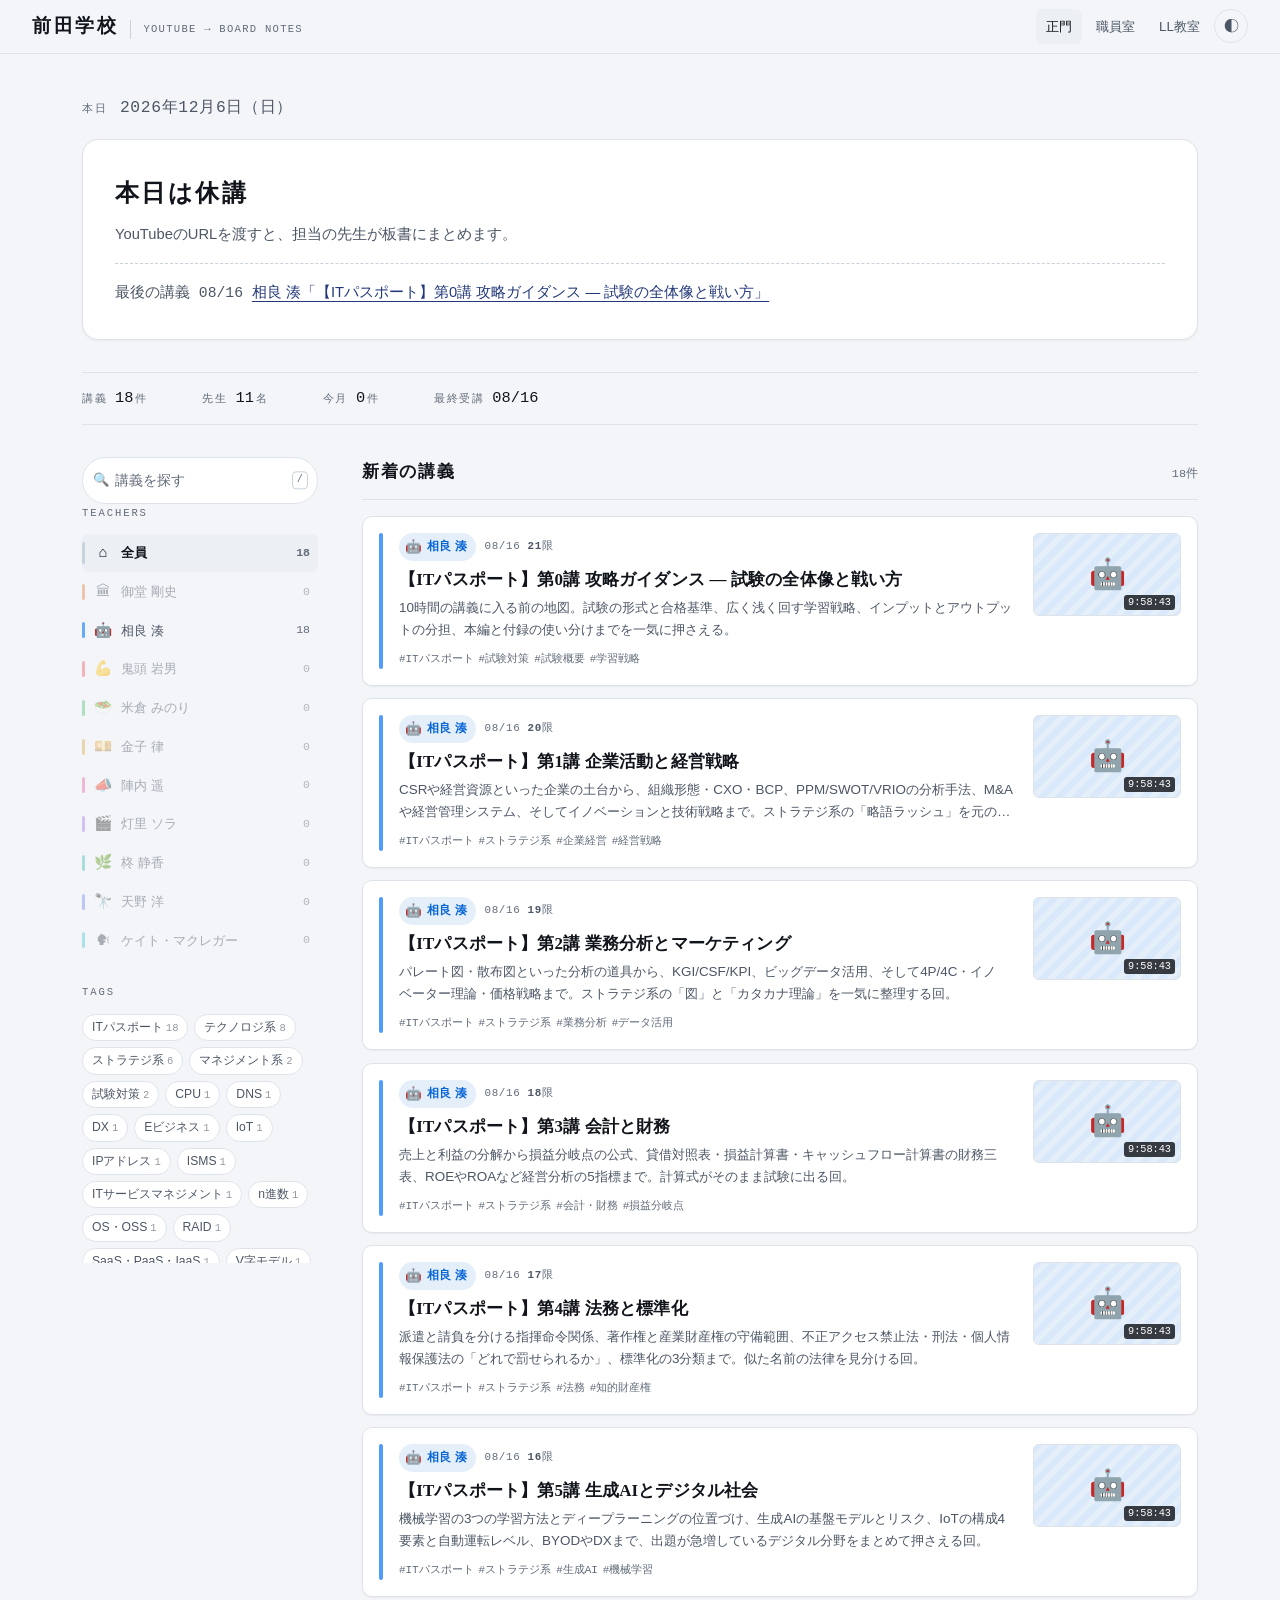
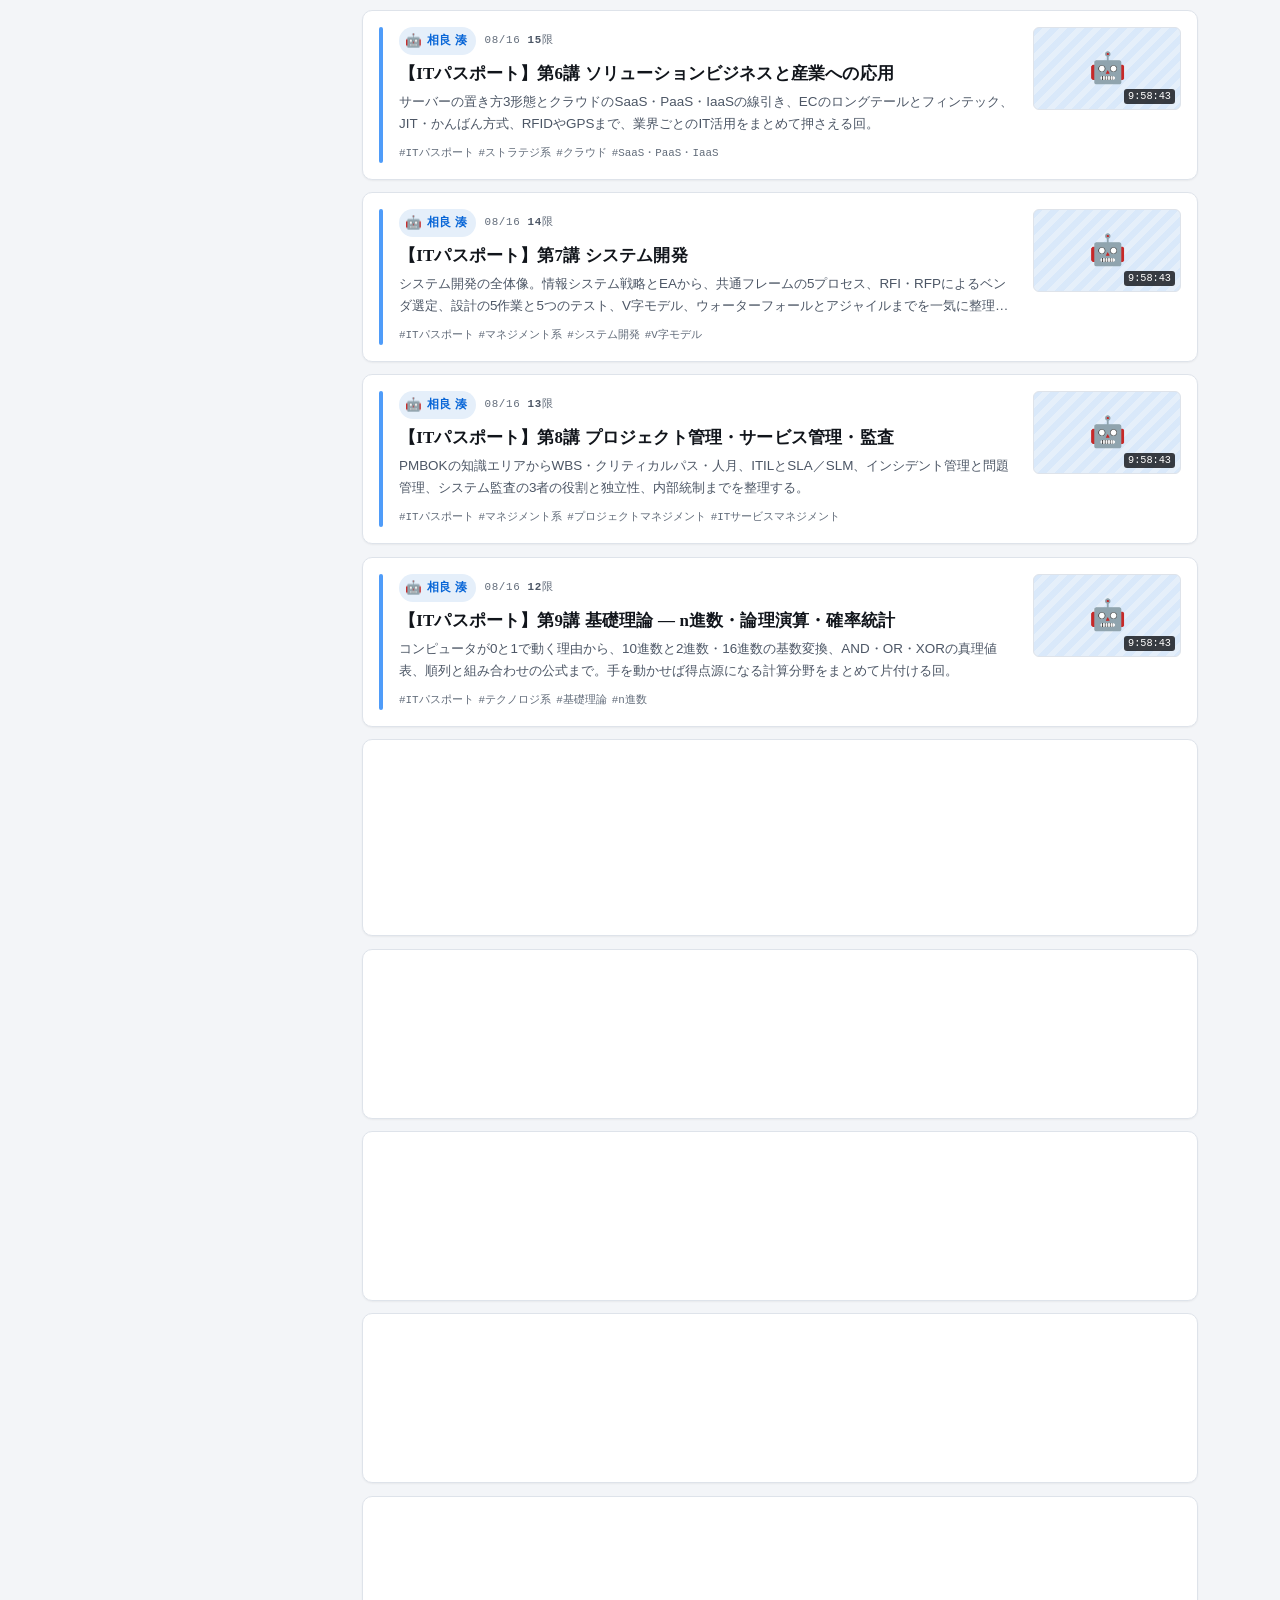
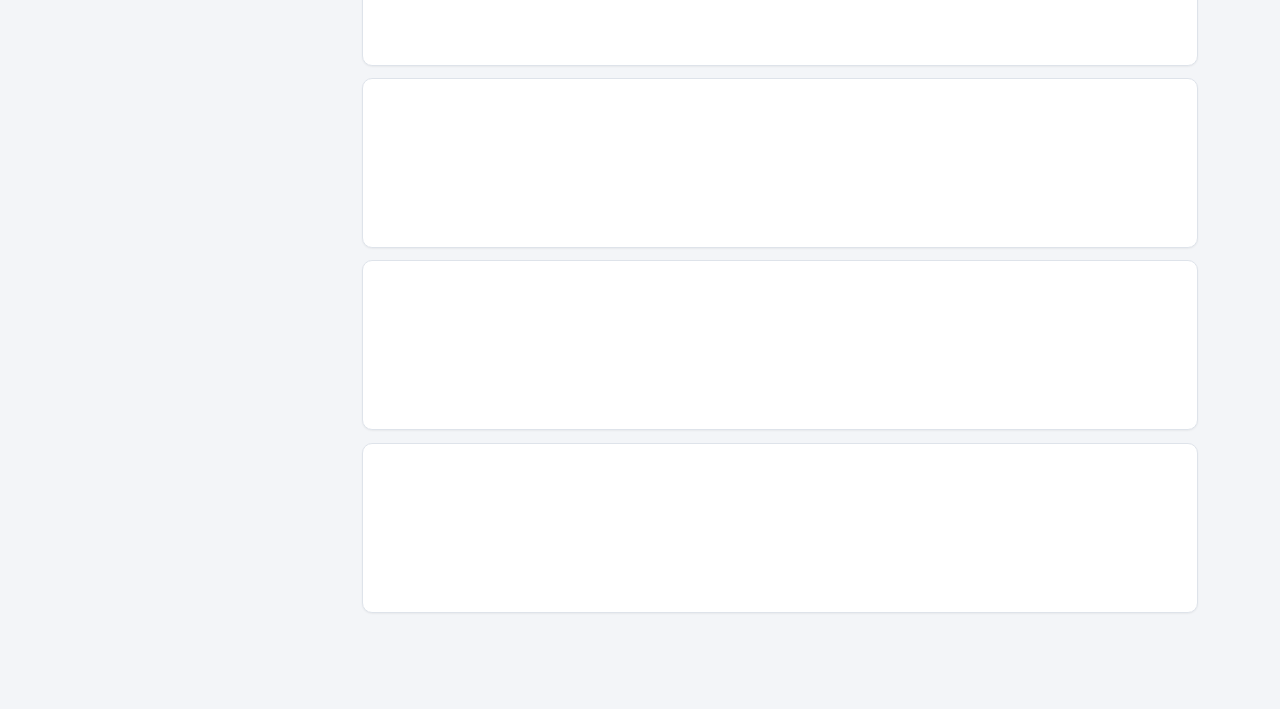
==== commit b50c4e99: "sync: 2026-08-18 19:12 時点の学校サイトを反映" ====
--- a/学校/index.html
+++ b/学校/index.html
@@ -38,6 +38,7 @@
   <nav class="topnav">
     <a href="index.html" aria-current="page">正門</a>
     <a href="職員室.html">職員室</a>
+    <a href="対話.html?teacher=mac">LL教室</a>
     <button type="button" class="themebtn" id="themebtn">◐</button>
   </nav>
 </header>
@@ -244,6 +245,8 @@
       state.teacher = ''; update();
     }));
     for (var i = 0; i < S.teachers.length; i++) {
+      // 対話専任の先生は板書講義を持たない。絞り込みに置いても常に0件なので出さない
+      if (S.teachers[i].interactive === true) continue;
       (function (t) {
         var active = state.teacher === t.id;
         box.appendChild(rosterButton(t, counts[t.id] || 0, active, function () {
--- a/学校/assets/school.css
+++ b/学校/assets/school.css
@@ -19,6 +19,9 @@
 button, input, select { font: inherit; color: inherit; }
 button { cursor: pointer; background: none; border: 0; }
 a { color: inherit; }
+/* hidden 属性は display:grid/flex を当てた要素にも効かせる
+   （クラス側の display に負けて出っぱなしになるのを防ぐ） */
+[hidden] { display: none !important; }
 
 /* ---------- 2. トークン（ライト） ---------- */
 :root {
@@ -766,7 +769,207 @@
 .gate a { font-family: var(--mono); font-size: .74rem; letter-spacing: .1em; color: var(--ink-3); text-decoration: none; }
 .gate a:hover { color: var(--ink); }
 
-/* ---------- 15. レスポンシブ ---------- */
+/* ---------- 15. 対話（LL教室 — その場で話す先生） ----------
+   板書を持たない先生のためのページ。ここだけは「読む」画面ではなく
+   「使う」画面なので、いまどの状態か（待機／接続中／聞いている／話している）が
+   一目で分かることを最優先にしている。色は先生カラーをそのまま使い、
+   ボタンの地色だけ --tf（教室の「今日の一手」と同じ、明暗どちらでも
+   文字が 5:1 で読める地色）を借りる。
+   このセクションでしか使わないキーフレームは、追いやすいようにここに置く。 */
+
+.talk { max-width: 760px; margin: 0 auto; }
+
+.talk__head { margin-bottom: var(--s4); }
+.talk__phrase {
+  font-family: var(--mincho);
+  font-size: clamp(1.02rem, 2.6vw, 1.2rem); line-height: 1.85;
+  margin-top: var(--s4); padding-left: var(--s4);
+  border-left: 3px solid var(--t-mid, var(--line-2));
+}
+.talk__profile { font-size: .86rem; color: var(--ink-2); line-height: 1.9; margin-top: var(--s3); }
+
+/* 料金の注記 */
+.note {
+  display: flex; align-items: flex-start; gap: var(--s2);
+  margin-top: var(--s4); padding: 9px var(--s3);
+  border: 1px dashed var(--line-2); border-radius: var(--r-sm);
+  font-size: .78rem; line-height: 1.75; color: var(--ink-2);
+}
+.note__mark { flex: 0 0 auto; }
+
+/* 会話コンソール */
+.stage {
+  margin-top: var(--s5);
+  padding: clamp(22px, 4vw, 34px);
+  background: var(--surface);
+  border: 1px solid var(--line);
+  border-radius: var(--r-lg);
+  box-shadow: var(--shadow-2);
+  display: grid; justify-items: center; gap: var(--s4);
+}
+.stage__status {
+  font-family: var(--mono); font-size: .72rem; letter-spacing: .16em;
+  color: var(--ink-3); text-align: center; min-height: 1.5em;
+}
+.stage.is-listening .stage__status,
+.stage.is-speaking  .stage__status { color: var(--t-text, var(--ink-2)); }
+.stage__hint { font-size: .78rem; color: var(--ink-3); text-align: center; max-width: 34em; }
+
+/* 声の球 */
+.orb { position: relative; width: 128px; height: 128px; display: grid; place-items: center; }
+.orb__core {
+  width: 82px; height: 82px; border-radius: 50%;
+  display: grid; place-items: center;
+  background: var(--t-soft, var(--surface-2));
+  border: 2px solid var(--t-mid, var(--line-2));
+  transition: transform .22s ease, border-color .22s ease;
+}
+.orb__face { font-size: 32px; line-height: 1; }
+.orb__ring {
+  position: absolute; inset: 0; border-radius: 50%;
+  border: 2px solid var(--tc, var(--ink-3));
+  opacity: 0; pointer-events: none;
+}
+.orb__spin {
+  position: absolute; inset: 4px; border-radius: 50%;
+  border: 2px dashed var(--t-mid, var(--line-2));
+  opacity: 0; pointer-events: none;
+}
+
+.stage.is-connecting .orb__spin { opacity: 1; animation: orbspin 3.2s linear infinite; }
+.stage.is-listening .orb__core { transform: scale(1.04); border-color: var(--tc, var(--line-2)); }
+.stage.is-listening .orb__ring { animation: orbping 2.1s cubic-bezier(.2,.6,.3,1) infinite; }
+.stage.is-listening .orb__ring:nth-of-type(2) { animation-delay: .7s; }
+.stage.is-listening .orb__ring:nth-of-type(3) { animation-delay: 1.4s; }
+
+/* 話している間は顔を波形に差し替える */
+.wave { display: none; align-items: flex-end; gap: 3px; height: 30px; }
+.wave i {
+  display: block; width: 4px; height: 100%; border-radius: 2px;
+  background: var(--tc, var(--ink-3));
+  transform-origin: center bottom;
+  animation: orbbar .82s ease-in-out infinite;
+}
+.wave i:nth-child(2) { animation-delay: .12s; }
+.wave i:nth-child(3) { animation-delay: .26s; }
+.wave i:nth-child(4) { animation-delay: .06s; }
+.wave i:nth-child(5) { animation-delay: .19s; }
+.stage.is-speaking .orb__face { display: none; }
+.stage.is-speaking .wave { display: flex; }
+.stage.is-speaking .orb__core { border-color: var(--tc, var(--line-2)); }
+
+@keyframes orbping { from { transform: scale(.64); opacity: .5; } to { transform: scale(1); opacity: 0; } }
+@keyframes orbspin { to { transform: rotate(360deg); } }
+@keyframes orbbar  { 0%, 100% { transform: scaleY(.34); } 50% { transform: scaleY(1); } }
+@keyframes caret   { 0%, 49% { opacity: 1; } 50%, 100% { opacity: 0; } }
+
+/* 操作ボタン */
+.talk__ctrl { display: flex; align-items: center; justify-content: center; gap: var(--s3); flex-wrap: wrap; }
+.talk__mic {
+  display: inline-flex; align-items: center; gap: var(--s2);
+  font-size: 1rem; font-weight: 600; letter-spacing: .04em;
+  padding: 13px 30px; border-radius: 999px;
+  background: var(--tf, var(--accent)); color: var(--tfon, #fff);
+  box-shadow: var(--shadow-1);
+  transition: opacity .16s ease, transform .16s ease;
+}
+.talk__mic:hover { transform: translateY(-1px); opacity: .93; }
+.talk__mic[disabled] { opacity: .4; cursor: default; transform: none; }
+.talk__mic em { font-style: normal; font-size: 1.1rem; }
+
+/* 会話ログ */
+.log { display: grid; gap: var(--s3); margin-top: var(--s5); }
+.log__empty {
+  font-size: .84rem; color: var(--ink-3); text-align: center;
+  padding: var(--s5) var(--s4);
+  border: 1px dashed var(--line); border-radius: var(--r-md);
+}
+.bub {
+  max-width: 86%; padding: 9px var(--s4) 11px;
+  border-radius: var(--r-lg);
+  font-size: .95rem; line-height: 1.85;
+}
+.bub__who {
+  display: block; font-family: var(--mono);
+  font-size: .6rem; letter-spacing: .16em; color: var(--ink-3); margin-bottom: 2px;
+}
+.bub--ai {
+  justify-self: start;
+  background: var(--t-soft, var(--surface-2));
+  border: 1px solid var(--t-mid, var(--line));
+  border-bottom-left-radius: var(--r-sm);
+}
+.bub--ai .bub__who { color: var(--t-text, var(--ink-3)); }
+.bub--me {
+  justify-self: end;
+  background: var(--surface); border: 1px solid var(--line);
+  border-bottom-right-radius: var(--r-sm);
+}
+.bub.is-live .bub__text::after {
+  content: "▍"; margin-left: 1px; color: var(--t-text, var(--ink-3));
+  animation: caret 1.1s steps(1) infinite;
+}
+
+/* APIキーの設定 */
+.keyform {
+  margin-top: var(--s5); padding: clamp(18px, 3vw, 24px);
+  background: var(--surface); border: 1px dashed var(--line-2);
+  border-radius: var(--r-md);
+}
+.keyform h2 {
+  font-family: var(--mincho); font-size: 1.02rem; font-weight: 600;
+  letter-spacing: .08em; margin-bottom: var(--s2);
+}
+.keyform p { font-size: .82rem; color: var(--ink-2); line-height: 1.85; }
+.keyform p + p { margin-top: var(--s2); }
+.keyform__row { display: flex; gap: var(--s2); flex-wrap: wrap; margin-top: var(--s4); }
+.keyform input {
+  flex: 1 1 260px; min-width: 0;
+  padding: 10px var(--s3);
+  background: var(--paper); border: 1px solid var(--line-2);
+  border-radius: var(--r-sm); font-family: var(--mono); font-size: .82rem;
+}
+.keyform input::placeholder { color: var(--ink-3); font-family: var(--sans); }
+.keyform input:focus { outline: none; border-color: var(--accent); box-shadow: 0 0 0 3px var(--accent-soft); }
+.keyform__note { font-family: var(--mono); font-size: .68rem; color: var(--ink-3); margin-top: var(--s3); letter-spacing: .04em; }
+
+.keybar {
+  display: flex; align-items: center; gap: var(--s2); flex-wrap: wrap;
+  margin-top: var(--s4);
+  font-family: var(--mono); font-size: .68rem; color: var(--ink-3); letter-spacing: .06em;
+}
+.keybar .gear {
+  margin-left: auto;
+  border: 1px solid var(--line-2); border-radius: 999px;
+  padding: 2px 11px; color: var(--ink-2); font-family: var(--mono); font-size: .68rem;
+}
+.keybar .gear:hover { color: var(--ink); border-color: var(--ink-3); }
+
+/* 警告・エラー */
+.alert {
+  display: flex; align-items: flex-start; gap: var(--s2);
+  margin-top: var(--s4); padding: var(--s3) var(--s4);
+  border: 1px solid #e0a3ab; border-left-width: 3px;
+  border-radius: var(--r-md);
+  background: #fdf2f3; color: #7a2733;
+  font-size: .86rem; line-height: 1.8;
+}
+.alert b { font-weight: 600; }
+.alert__mark { flex: 0 0 auto; }
+@media (prefers-color-scheme: dark) {
+  :root:not([data-theme="light"]) .alert { border-color: #5e2a31; background: #221419; color: #f3b8c0; }
+}
+:root[data-theme="dark"] .alert { border-color: #5e2a31; background: #221419; color: #f3b8c0; }
+
+@media (max-width: 700px) {
+  .orb { width: 108px; height: 108px; }
+  .orb__core { width: 70px; height: 70px; }
+  .orb__face { font-size: 27px; }
+  .bub { max-width: 94%; font-size: .9rem; }
+  .talk__mic { padding: 12px 24px; font-size: .95rem; }
+}
+
+/* ---------- 16. レスポンシブ ---------- */
 @media (max-width: 700px) {
   .lec { gap: var(--s3); padding: var(--s3); }
   .lec__thumb { flex-basis: 98px; }
@@ -784,7 +987,7 @@
   .lec__dur { display: inline; }
 }
 
-/* ---------- 16. モーション ---------- */
+/* ---------- 17. モーション ---------- */
 @keyframes rise { from { opacity: 0; transform: translateY(9px); } to { opacity: 1; transform: none; } }
 @keyframes drawspine { from { transform: scaleY(0); } to { transform: scaleY(1); } }
 @keyframes fadein { from { opacity: 0; } to { opacity: 1; } }
@@ -802,9 +1005,10 @@
   }
 }
 
-/* ---------- 17. 印刷 ---------- */
+/* ---------- 18. 印刷 ---------- */
 @media print {
-  .topbar, .rail, .pager, .gate, .more { display: none !important; }
+  .topbar, .rail, .pager, .gate, .more,
+  .stage, .talk__ctrl, .keyform, .keybar { display: none !important; }
   body { background: #fff; color: #000; }
   .lecture { max-width: none; }
 }
